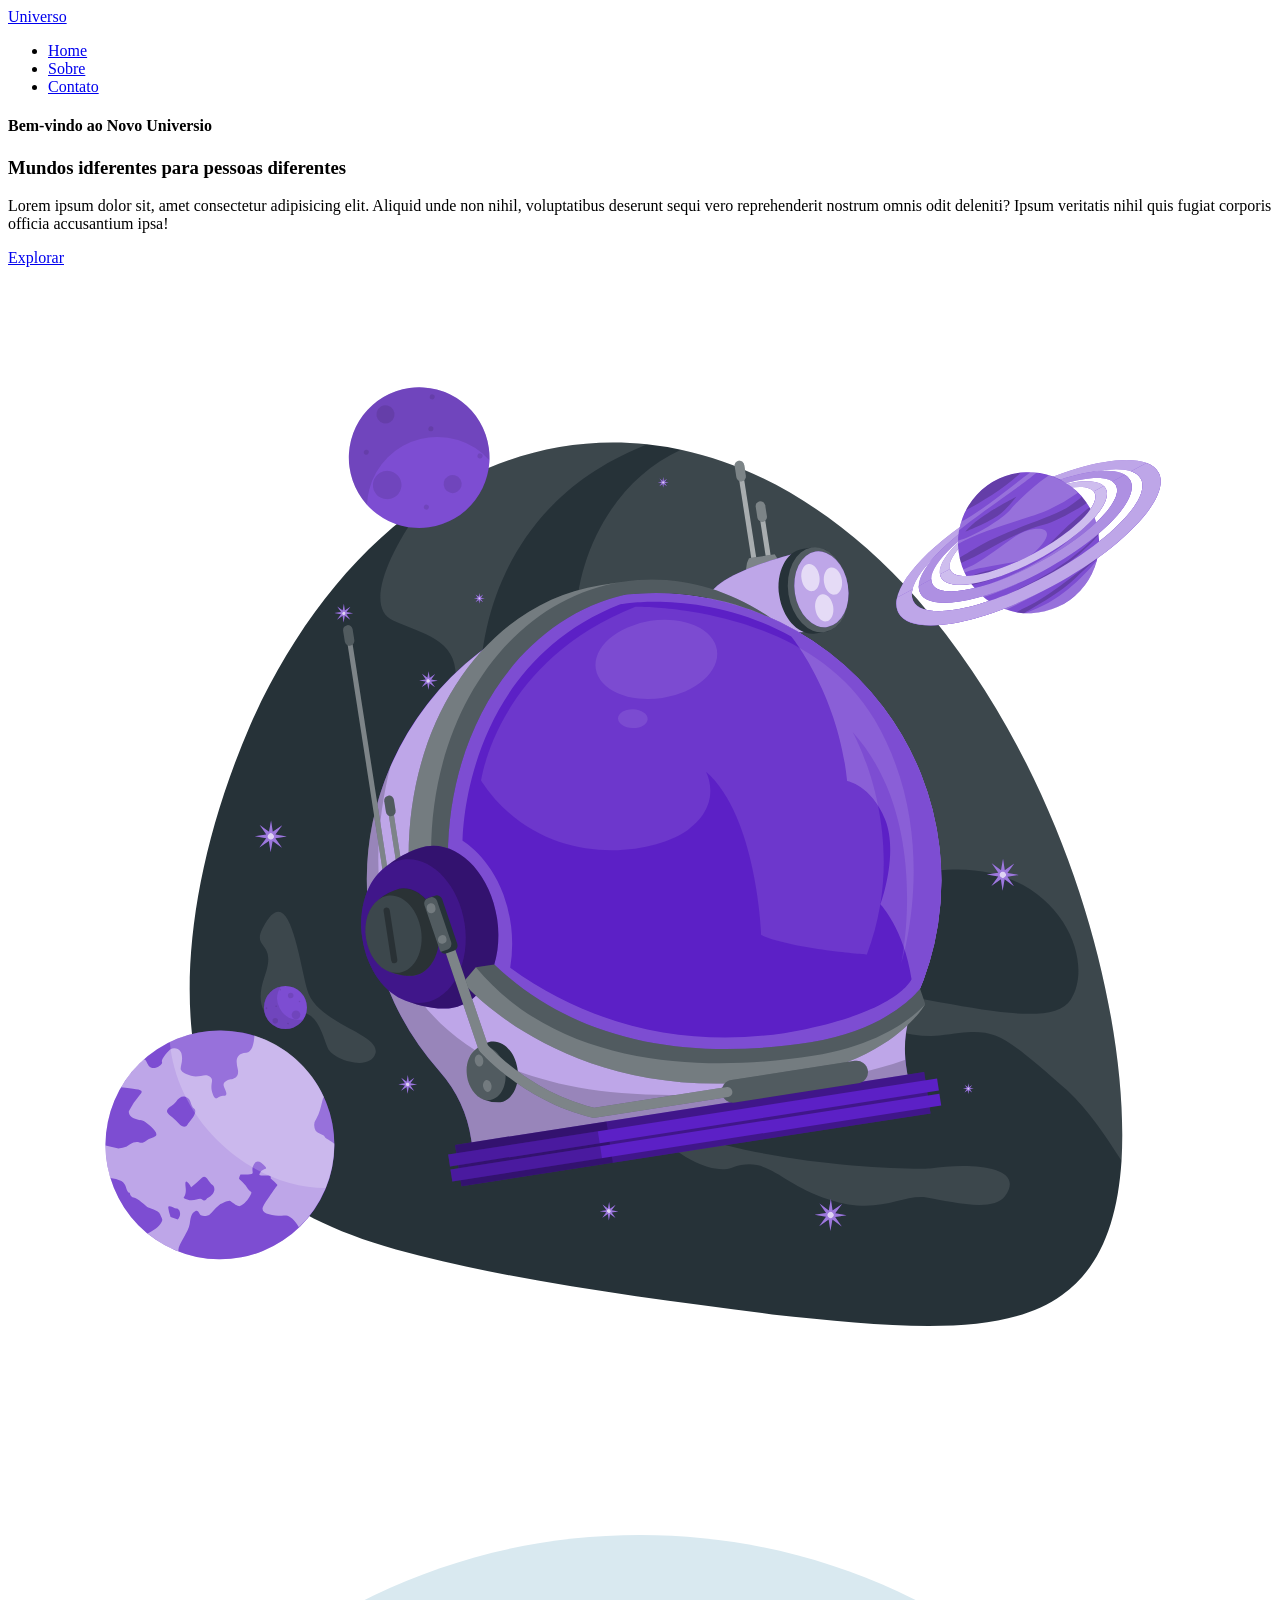
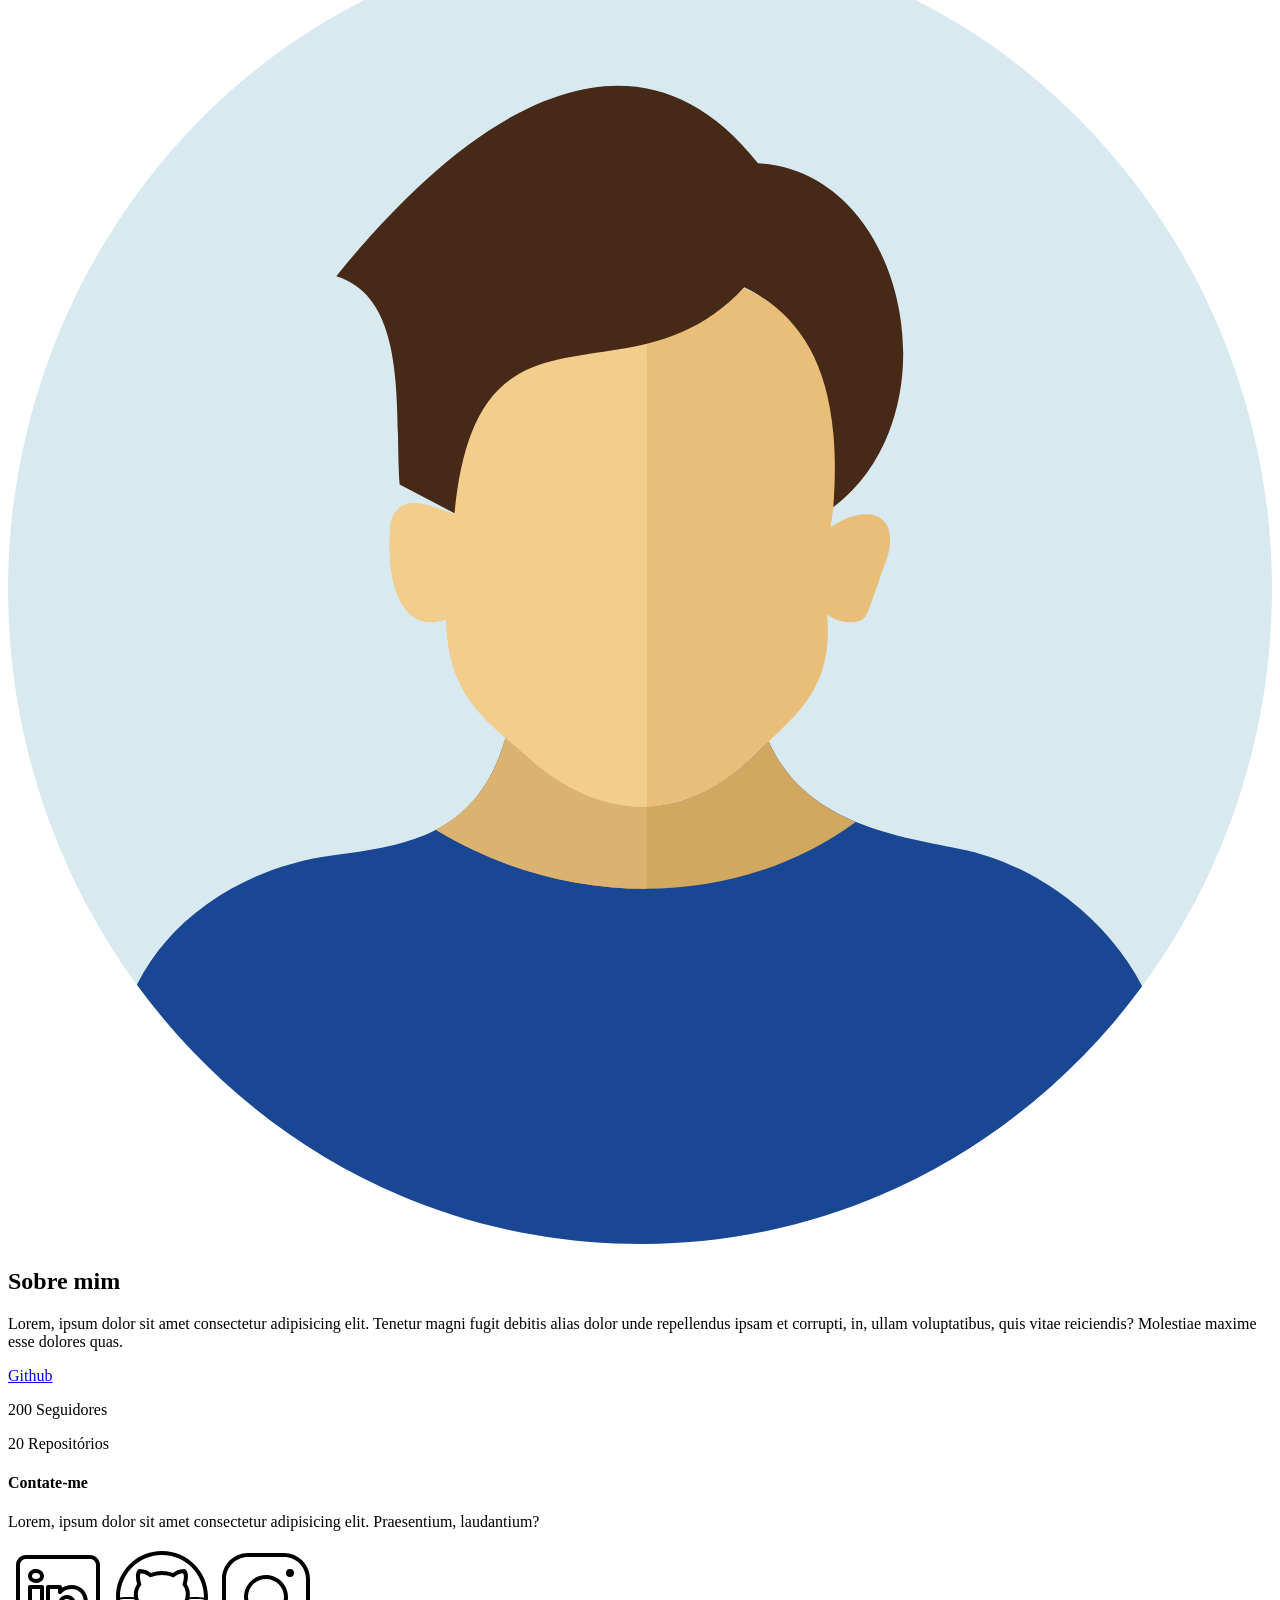
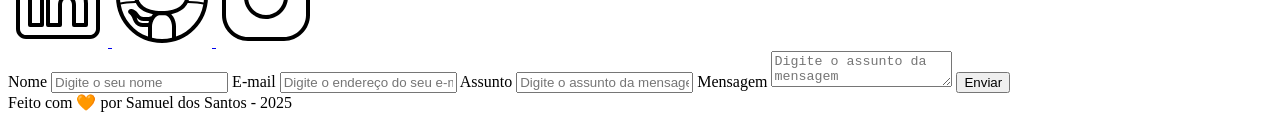
==== index.html @ b5c3d934 ":tada: Commit inicial - Index.html" ====
<!DOCTYPE html>
<html lang="pt-br">
  <head>
    <meta charset="UTF-8" />
    <meta name="viewport" content="width=device-width, initial-scale=1.0" />
    <meta name="description" content="Projeto Portfólio" />
    <meta name="author" content="Samuel dos Santos" />
    <meta name="keywords" content="HTML, CSS, JavaScript" />
    <link rel="icon" type="image/svg" href="./assets/img/favicon.svg" />
    <title>Portfólio do Samuel</title>
  </head>
  <body>
    <!-- Cabeçalho da Página (header) -->
    <header>
      <!-- Div Conteudo do Cabeçalho -->
      <div id="header_content">
        <!-- Titulo do Cabeçalho -->
        <div id="titulo"><a href="#">Universo</a></div>
        <div id="menu">
          <nav>
            <ul>
              <li><a href="#home">Home</a></li>
              <li><a href="#about">Sobre</a></li>
              <li><a href="#contact">Contato</a></li>
            </ul>
          </nav>
        </div>
      </div>
    </header>
    <!-- Seção Principal da Página (main) -->
    <main>
      <section id="home">
        <article id="home_texto">
          <h4>Bem-vindo ao Novo Universio</h4>
          <h1>Mundos idferentes para pessoas diferentes</h1>
          <p>
            Lorem ipsum dolor sit, amet consectetur adipisicing elit. Aliquid
            unde non nihil, voluptatibus deserunt sequi vero reprehenderit
            nostrum omnis odit deleniti? Ipsum veritatis nihil quis fugiat
            corporis officia accusantium ipsa!
          </p>
          <a href="https://github.com/Samuel-1210" target="_blank">
            Explorar
          </a>
        </article>
        <article id="home_imagem">
          <img
            src="./assets/img/astronauta.svg"
            alt="Capacete de Astronauta Animado"
          />
        </article>
      </section>
      <section id="about">
        <img src="./assets/img/user_01.svg" alt="Foto do Perfil do Github" />
        <artcile id="about-texto">
          <h1>Sobre mim</h1>
          <p>
            Lorem, ipsum dolor sit amet consectetur adipisicing elit. Tenetur
            magni fugit debitis alias dolor unde repellendus ipsam et corrupti,
            in, ullam voluptatibus, quis vitae reiciendis? Molestiae maxime esse
            dolores quas.
          </p>
          <div id="about_github">
            <a href="https://github.com/Samuel-1210" target="_blank">
              Github
            </a>
            <p>200 Seguidores</p>
            <p>20 Repositórios</p>
          </div>
        </artcile>
      </section>
      <section id="contact">
        <h4>Contate-me</h4>
        <p>
          Lorem, ipsum dolor sit amet consectetur adipisicing elit. Praesentium,
          laudantium?
        </p>
        <div id="icones_redes_socias">
          <a
            href="https://www.linkedin.com/in/samueldos-santos/"
            target="_blank"
          >
            <img src="./assets/img/linkedin.svg" alt="Logo do LinkedIn" />
          </a>
          <a href="https://www.github.com/Samuel-1210" target="_blank">
            <img src="./assets/img/github.svg" alt="Logo do Github" />
          </a>
          <a
            href="https://www.linkedin.com/in/samueldos-santos/"
            target="_blank"
          >
            <img src="./assets/img/instagram.svg" alt="Logo do Instagram" />
          </a>
        </div>
        <form action="" method="POST">
          <label for="nome">Nome</label>
          <input
            id="text"
            type="text"
            name="nome"
            placeholder="Digite o seu nome"
          />
          <span id="txtNome"></span>
          <label for="email">E-mail</label>
          <input
            id="email"
            type="text"
            name="email"
            placeholder="Digite o endereço do seu e-mail"
          />
          <span id="txtEmail"></span>
          <label for="assunto">Assunto</label>
          <input
            id="assunto"
            type="text"
            name="assunto"
            placeholder="Digite o assunto da mensagem"
          />
          <span id="txtAssunto"></span>
          <label for="mensagem">Mensagem</label>
          <textarea
            id="mensagem"
            name="mensagem"
            placeholder="Digite o assunto da mensagem"
          ></textarea>
          <span id="txtMensagem"></span>
          <button type="submit">Enviar</button>
        </form>
      </section>
    </main>
    <!-- Rodapé da Página (footer) -->
    <footer>Feito com 🧡 por Samuel dos Santos - 2025</footer>
  </body>
</html>
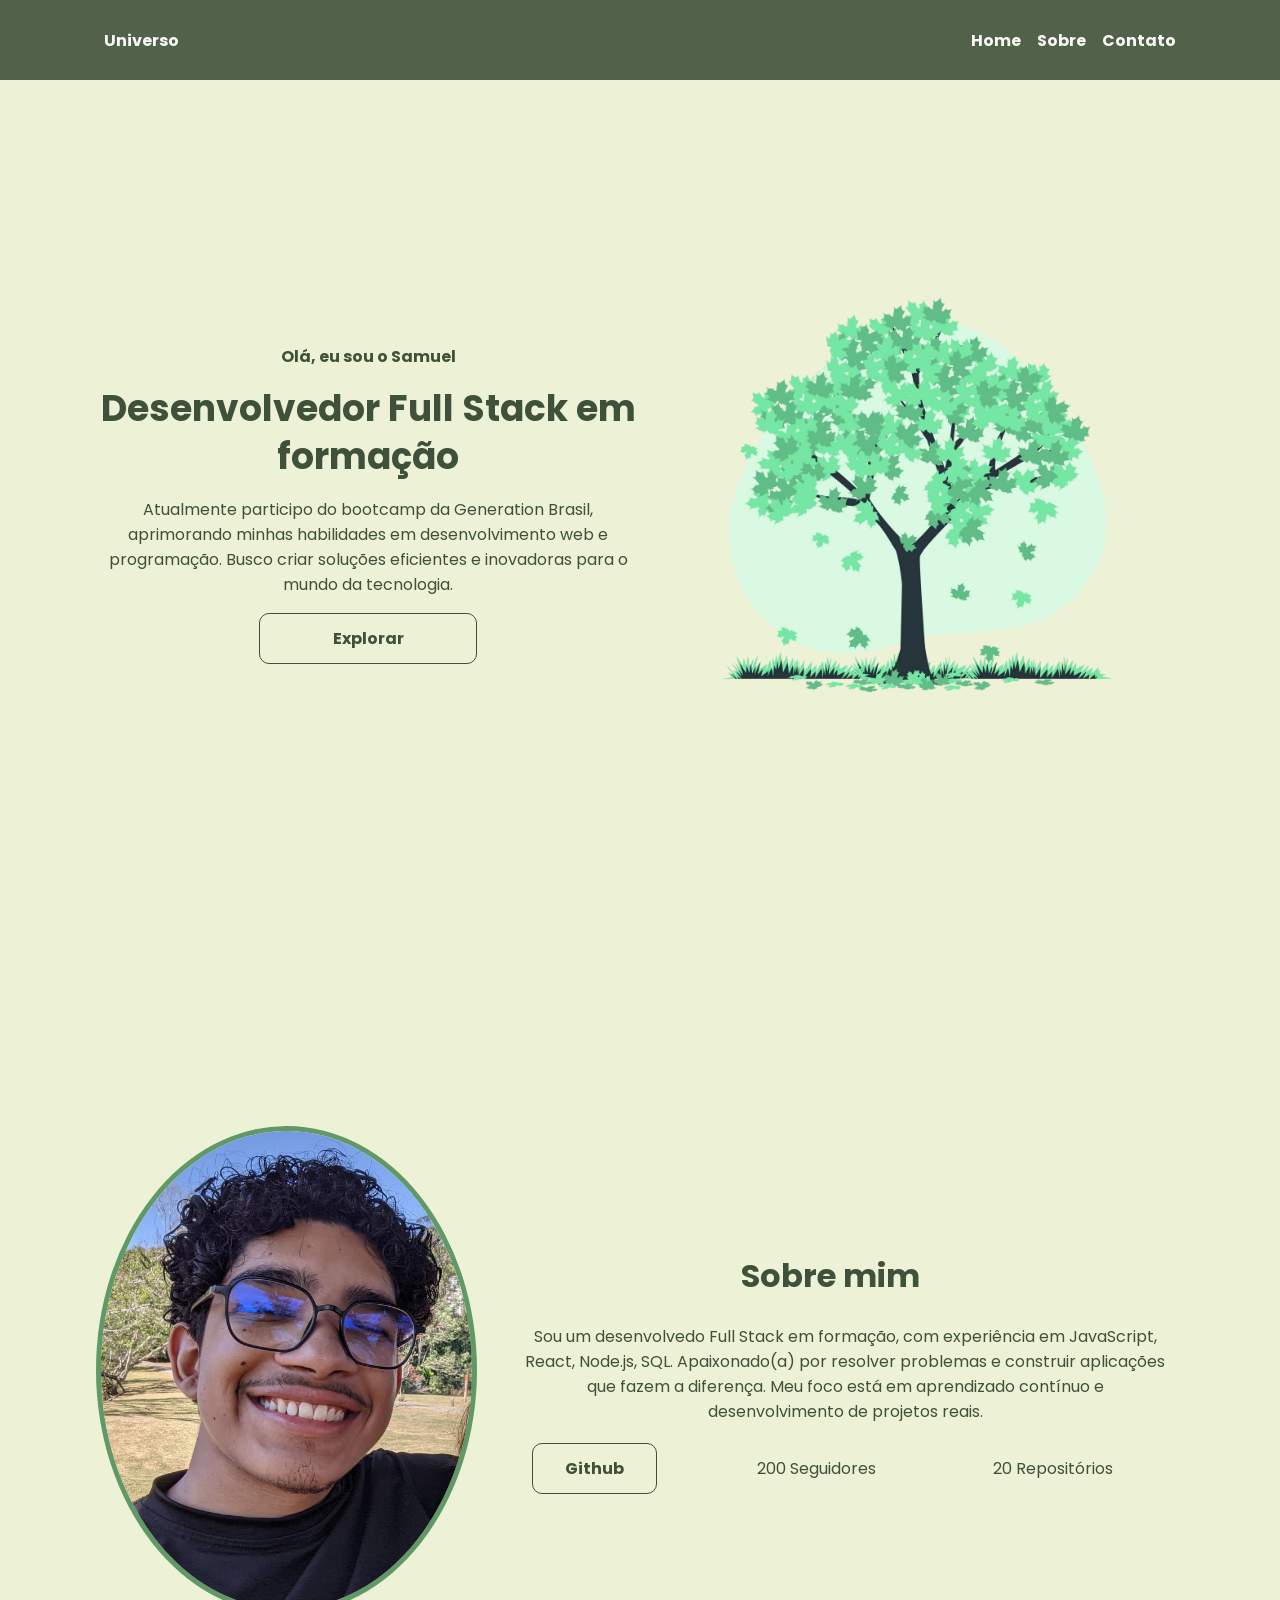
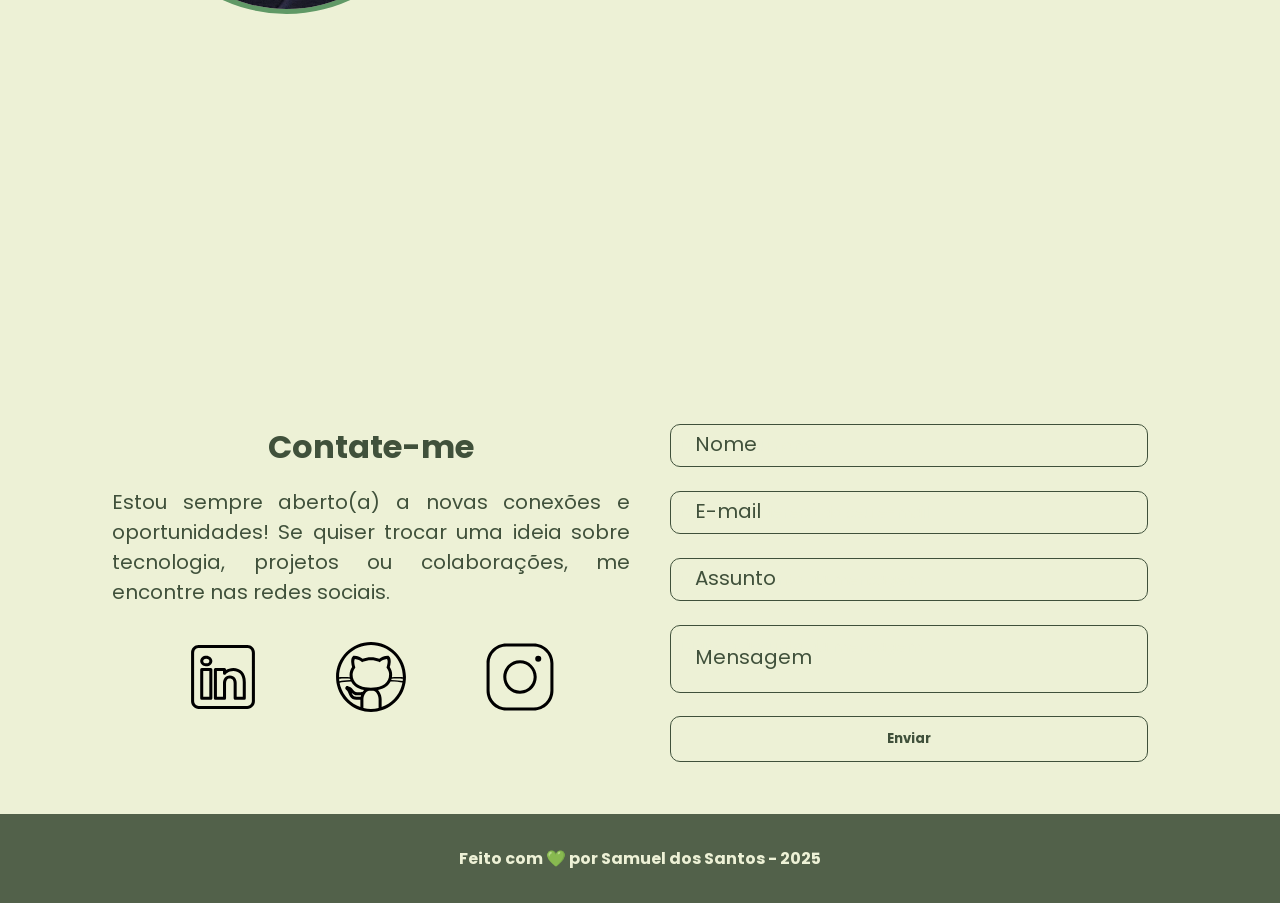
==== commit 4a9ebe72: ":lipstick: Inserir Responsividade e Design" ====
--- a/index.html
+++ b/index.html
@@ -1,25 +1,39 @@
 <!DOCTYPE html>
 <html lang="pt-br">
   <head>
+    <!-- Fontes do Google -->
+    <link rel="preconnect" href="https://fonts.googleapis.com" />
+    <link rel="preconnect" href="https://fonts.gstatic.com" crossorigin />
+
+    <!-- Fonte do Google - Poppins -->
+    <link
+      href="https://fonts.googleapis.com/css2?family=Poppins&display=swap"
+      rel="stylesheet"
+    />
+
     <meta charset="UTF-8" />
     <meta name="viewport" content="width=device-width, initial-scale=1.0" />
     <meta name="description" content="Projeto Portfólio" />
     <meta name="author" content="Samuel dos Santos" />
     <meta name="keywords" content="HTML, CSS, JavaScript" />
     <link rel="icon" type="image/svg" href="./assets/img/favicon.svg" />
+
+    <link rel="stylesheet" href="./assets/css/styles.css" />
+
     <title>Portfólio do Samuel</title>
   </head>
   <body>
     <!-- Cabeçalho da Página (header) -->
-    <header>
+    <header class="flex menu_container">
       <!-- Div Conteudo do Cabeçalho -->
-      <div id="header_content">
+      <div id="header_content" class="menu_content">
         <!-- Titulo do Cabeçalho -->
         <div id="titulo"><a href="#">Universo</a></div>
-        <div id="menu">
+
+        <div id="menu" class="flex">
           <nav>
-            <ul>
-              <li><a href="#home">Home</a></li>
+            <ul class="flex menu_lista">
+              <li><a href="#">Home</a></li>
               <li><a href="#about">Sobre</a></li>
               <li><a href="#contact">Contato</a></li>
             </ul>
@@ -27,108 +41,159 @@
         </div>
       </div>
     </header>
+
     <!-- Seção Principal da Página (main) -->
     <main>
-      <section id="home">
-        <article id="home_texto">
-          <h4>Bem-vindo ao Novo Universio</h4>
-          <h1>Mundos idferentes para pessoas diferentes</h1>
+      <!-- Sessão Home -->
+
+      <section id="home" class="home_container">
+        <!-- Texto Home -->
+        <article id="home_texto" class="home_content">
+          <h4>Olá, eu sou o Samuel</h4>
+          <h1>Desenvolvedor Full Stack em formação</h1>
           <p>
-            Lorem ipsum dolor sit, amet consectetur adipisicing elit. Aliquid
-            unde non nihil, voluptatibus deserunt sequi vero reprehenderit
-            nostrum omnis odit deleniti? Ipsum veritatis nihil quis fugiat
-            corporis officia accusantium ipsa!
+            Atualmente participo do bootcamp da Generation Brasil, aprimorando
+            minhas habilidades em desenvolvimento web e programação. Busco criar
+            soluções eficientes e inovadoras para o mundo da tecnologia.
           </p>
-          <a href="https://github.com/Samuel-1210" target="_blank">
+
+          <a
+            href="https://github.com/Samuel-1210"
+            target="_blank"
+            class="botao"
+          >
             Explorar
           </a>
         </article>
-        <article id="home_imagem">
+
+        <article id="home_imagem" class="home_content">
           <img
-            src="./assets/img/astronauta.svg"
+            class="home_content_img"
+            src="./assets/img/arvore.png"
             alt="Capacete de Astronauta Animado"
           />
         </article>
       </section>
-      <section id="about">
-        <img src="./assets/img/user_01.svg" alt="Foto do Perfil do Github" />
-        <artcile id="about-texto">
-          <h1>Sobre mim</h1>
+
+      <section id="about" class="about_container">
+        <img src="./assets/img/Samuel.jpeg" alt="Foto do Perfil do Github" />
+
+        <article id="about-texto" class="about-texto">
+          <h2>Sobre mim</h2>
           <p>
-            Lorem, ipsum dolor sit amet consectetur adipisicing elit. Tenetur
-            magni fugit debitis alias dolor unde repellendus ipsam et corrupti,
-            in, ullam voluptatibus, quis vitae reiciendis? Molestiae maxime esse
-            dolores quas.
+            Sou um desenvolvedo Full Stack em formação, com experiência em
+            JavaScript, React, Node.js, SQL. Apaixonado(a) por resolver
+            problemas e construir aplicações que fazem a diferença. Meu foco
+            está em aprendizado contínuo e desenvolvimento de projetos reais.
           </p>
-          <div id="about_github">
-            <a href="https://github.com/Samuel-1210" target="_blank">
+          <div id="about_github" class="flex about_github">
+            <a
+              href="https://github.com/Samuel-1210"
+              target="_blank"
+              class="botao"
+            >
               Github
             </a>
             <p>200 Seguidores</p>
             <p>20 Repositórios</p>
           </div>
-        </artcile>
+        </article>
       </section>
-      <section id="contact">
-        <h4>Contate-me</h4>
-        <p>
-          Lorem, ipsum dolor sit amet consectetur adipisicing elit. Praesentium,
-          laudantium?
-        </p>
-        <div id="icones_redes_socias">
-          <a
-            href="https://www.linkedin.com/in/samueldos-santos/"
-            target="_blank"
-          >
-            <img src="./assets/img/linkedin.svg" alt="Logo do LinkedIn" />
-          </a>
-          <a href="https://www.github.com/Samuel-1210" target="_blank">
-            <img src="./assets/img/github.svg" alt="Logo do Github" />
-          </a>
-          <a
-            href="https://www.linkedin.com/in/samueldos-santos/"
-            target="_blank"
-          >
-            <img src="./assets/img/instagram.svg" alt="Logo do Instagram" />
-          </a>
-        </div>
+
+      <section id="contact" class="contato_container">
+        <article id="redes_sociais" class="contato_content">
+          <h4>Contate-me</h4>
+          <p>
+            Estou sempre aberto(a) a novas conexões e oportunidades! Se quiser
+            trocar uma ideia sobre tecnologia, projetos ou colaborações, me
+            encontre nas redes sociais.
+          </p>
+
+          <div id="icones_redes_socias" class="social_container">
+            <a
+              href="https://www.linkedin.com/in/samueldos-santos/"
+              target="_blank"
+            >
+              <img
+                src="./assets/img/linkedin.svg"
+                alt="Logo do LinkedIn"
+                class="social_icon"
+              />
+            </a>
+            <a href="https://www.github.com/Samuel-1210" target="_blank">
+              <img
+                src="./assets/img/github.svg"
+                alt="Logo do Github"
+                class="social_icon"
+              />
+            </a>
+            <a
+              href="https://www.linkedin.com/in/samueldos-santos/"
+              target="_blank"
+            >
+              <img
+                src="./assets/img/instagram.svg"
+                alt="Logo do Instagram"
+                class="social_icon"
+              />
+            </a>
+          </div>
+        </article>
+
         <form action="" method="POST">
-          <label for="nome">Nome</label>
-          <input
-            id="text"
-            type="text"
-            name="nome"
-            placeholder="Digite o seu nome"
-          />
-          <span id="txtNome"></span>
-          <label for="email">E-mail</label>
-          <input
-            id="email"
-            type="text"
-            name="email"
-            placeholder="Digite o endereço do seu e-mail"
-          />
-          <span id="txtEmail"></span>
-          <label for="assunto">Assunto</label>
-          <input
-            id="assunto"
-            type="text"
-            name="assunto"
-            placeholder="Digite o assunto da mensagem"
-          />
-          <span id="txtAssunto"></span>
-          <label for="mensagem">Mensagem</label>
-          <textarea
-            id="mensagem"
-            name="mensagem"
-            placeholder="Digite o assunto da mensagem"
-          ></textarea>
-          <span id="txtMensagem"></span>
-          <button type="submit">Enviar</button>
+          <div class="grupo-form">
+            <input
+              id="text"
+              type="text"
+              name="nome"
+              placeholder="Digite o seu nome"
+              required
+            />
+            <label for="nome" class="label-place">Nome</label>
+            <span id="txtNome"></span>
+          </div>
+
+          <div class="grupo-form">
+            <input
+              id="email"
+              type="text"
+              name="email"
+              placeholder="Digite o endereço do seu e-mail"
+              required
+            />
+            <label for="email" class="label-place">E-mail</label>
+            <span id="txtEmail"></span>
+          </div>
+
+          <div class="grupo-form">
+            <input
+              id="assunto"
+              type="text"
+              name="assunto"
+              placeholder="Digite o assunto da mensagem"
+              required
+            />
+            <label for="assunto" class="label-place">Assunto</label>
+            <span id="txtAssunto"></span>
+          </div>
+
+          <div class="grupo-form">
+            <textarea
+              id="mensagem"
+              name="mensagem"
+              placeholder="Digite o assunto da mensagem"
+              required
+            ></textarea>
+            <label for="mensagem" class="label-place">Mensagem</label>
+            <span id="txtMensagem"></span>
+          </div>
+          <button type="submit" class="botao">Enviar</button>
         </form>
       </section>
     </main>
     <!-- Rodapé da Página (footer) -->
-    <footer>Feito com 🧡 por Samuel dos Santos - 2025</footer>
+    <footer class="flex footer_content">
+      Feito com 💚 por Samuel dos Santos - 2025
+    </footer>
   </body>
 </html>
--- a/assets/css/styles.css
+++ b/assets/css/styles.css
@@ -0,0 +1,627 @@
+* {
+  margin: 0;
+  padding: 0;
+  box-sizing: border-box;
+  text-decoration: none;
+  outline: none;
+  font-weight: 400;
+  font-family: "Poppins", sans-serif;
+}
+
+:root {
+  --purple-200: #9a7bd1;
+  --purple-500: #6b36c8;
+  --purple-800: #441f88;
+
+  --gray-200: #cccccc;
+  --gray-400: #505861;
+
+  --black-800: #171717;
+
+  --white: #f9f9f9;
+
+  --sage: #edf1d6;
+  --green: #9dc08b;
+  --nature: #609966;
+  --greenbold: rgb(64, 81, 59);
+}
+
+html {
+  width: 100%;
+  height: 100vh;
+  scroll-behavior: smooth;
+}
+
+body {
+  background: var(--sage);
+  color: var(--greenbold);
+  -webkit-font-smoothing: antialiased;
+  -moz-osx-font-smoothing: grayscale;
+}
+
+button,
+a {
+  cursor: pointer;
+}
+
+.botao {
+  text-align: center;
+  padding: 12px 32px;
+  background: none;
+  border: 1px solid var(--greenbold);
+  color: var(--greenbold);
+  border-radius: 10px;
+  font-weight: 700;
+}
+
+.botao:hover {
+  background-color: var(--greenbold);
+  color: var(--white);
+}
+
+.flex {
+  display: flex;
+  justify-content: center;
+  align-items: center;
+}
+
+.menu_container {
+  height: 80px;
+  position: sticky;
+  top: 0;
+  width: 100%;
+  background-color: var(--greenbold);
+  border-bottom: 1px solid var(--nature-500);
+  filter: opacity(0.9);
+}
+
+.menu_container a {
+  font-size: 16px;
+  color: var(--white);
+  font-weight: bold;
+}
+
+.menu_container a:hover {
+  color: var(--green);
+}
+
+.menu_content {
+  max-width: 1120px;
+  padding: 0 24px;
+  width: 100%;
+  display: flex;
+  justify-content: space-between;
+}
+
+.menu_lista {
+  list-style: none;
+  text-align: center;
+}
+
+.menu_lista li {
+  margin: 0 0 0 16px;
+}
+
+/* */
+
+.home_container {
+  max-width: 1120px;
+  margin: 16px auto;
+  padding: 0 16px;
+  height: calc(100vh - 100px);
+  display: flex;
+  justify-content: center;
+  align-items: center;
+}
+
+.home_container p,
+h1,
+h4 {
+  text-align: center;
+  font-size: 1rem;
+}
+
+.home_container h4 {
+  font-weight: bold;
+  margin: 16px 0;
+}
+
+.home_container h1 {
+  font-size: 2.25rem;
+  line-height: 3rem;
+  font-weight: bold;
+}
+
+.home_container p {
+  margin: 1rem 0;
+}
+
+.home_container .botao {
+  width: 40%;
+}
+
+.home_content_img {
+  display: flex;
+  width: 75%;
+}
+
+.home_content {
+  width: 50vw;
+  display: flex;
+  justify-content: center;
+  align-items: center;
+  flex-direction: column;
+}
+
+.about_container {
+  max-width: 1120px;
+  margin: 24px auto;
+  padding: 0 1rem;
+  height: 100vh;
+  display: flex;
+  justify-content: center;
+  align-items: center;
+}
+
+.about_container img {
+  display: flex;
+  width: 35%;
+  border: 5px solid var(--nature);
+  border-radius: 50%;
+}
+
+.about_container p,
+h1 {
+  text-align: center;
+  font-size: 1rem;
+}
+.about_container h1 {
+  font-size: 2.25rem;
+  line-height: 3rem;
+}
+
+.about_container h2 {
+  font-size: 2rem;
+  text-align: center;
+  line-height: 4rem;
+  font-weight: bold;
+}
+
+.about_github {
+  justify-content: space-evenly;
+}
+
+.about-texto p {
+  margin-left: 30px;
+  padding: 1rem;
+}
+
+/* Estilização da seção contact */
+
+.contato_container {
+  display: grid;
+  grid-template-columns: 1fr 1fr;
+  justify-content: center;
+  align-items: center;
+  gap: 1.25rem;
+  max-width: 1120px;
+  margin: 4rem auto 2rem;
+  padding: 0 2rem;
+}
+
+.contato_container h4 {
+  margin: 1rem 0;
+  font-size: 2rem;
+  font-weight: 700;
+}
+
+.contato_content {
+  flex-direction: column;
+  margin: 4rem 0 0 0;
+  font-size: 1.25rem;
+}
+
+.contato_content p {
+  display: block;
+  text-align: justify;
+}
+
+/* Estilização redes sociais */
+
+.social_container {
+  display: flex;
+  justify-content: space-evenly;
+  margin: 2rem 0 0 0;
+}
+
+.social_icon {
+  width: 4.75rem;
+  height: 4.75rem;
+}
+
+.social_icon:hover {
+  filter: brightness(0) saturate(100%) invert(28%) sepia(15%) saturate(762%)
+    hue-rotate(61deg) brightness(95%) contrast(88%);
+}
+
+/* Estilização da seção form */
+
+form {
+  display: flex;
+  flex-direction: column;
+  margin: 7rem 0 0 0;
+  padding: 1.25rem;
+  border: none;
+}
+
+form label {
+  font-size: 1.25rem;
+  text-align: left;
+}
+
+.label-place {
+  color: var(--greenbold);
+  padding: 0 5px;
+  position: absolute;
+  transform: translateY(-35%);
+  top: 35%;
+  left: 1em;
+  pointer-events: none;
+  transition: 0.3s;
+}
+
+input:focus ~ label,
+input:valid ~ label,
+textarea:focus ~ label,
+textarea:valid ~ label {
+  top: -2.5px;
+  background-color: var(--sage);
+}
+
+input:-webkit-autofill,
+input:-webkit-autofill:hover,
+input:-webkit-autofill:focus,
+input:-webkit-autofill:active {
+  -webkit-box-shadow: 0 0 0 30px var(--sage) inset !important;
+}
+
+input:-webkit-autofill {
+  -webkit-text-fill-color: var(--greenbold) !important;
+}
+
+.grupo-form {
+  position: relative;
+}
+
+::placeholder {
+  color: var(--sage);
+}
+
+form #text,
+#email,
+#assunto,
+#mensagem {
+  background: var(--sage);
+  border: 1px solid var(--greenbold);
+  border-radius: 10px;
+  color: var(--greenbold);
+}
+
+form input,
+textarea {
+  width: 100%;
+  margin: 0.5rem 0 1rem;
+  padding: 0.5rem;
+  border-radius: 20px;
+  border: none;
+  font-size: 1rem;
+  background-color: transparent;
+}
+
+textarea {
+  resize: none;
+}
+
+form span {
+  margin-bottom: 0.5rem;
+  margin-left: 0.75rem;
+  font-size: 0.75rem;
+  line-height: 1.25rem;
+  color: red;
+}
+.footer_content {
+  margin: 0;
+  padding: 32px;
+  background-color: var(--greenbold);
+  color: var(--sage);
+  filter: opacity(0.9);
+  font-weight: bold;
+  text-align: center;
+}
+
+/* Modo Responsivo */
+
+/* Smartphone - Teças até 480px */
+
+@media screen and (max-width: 480px) {
+  body {
+    display: flex;
+    flex-direction: column;
+    min-height: 100vh;
+  }
+
+  main {
+    display: flex;
+    flex: 1;
+    flex-direction: column;
+  }
+
+  footer {
+    margin-top: auto;
+  }
+
+  /* Ajustes no Menu */
+  .menu_container {
+    height: auto;
+    padding: 1rem 0;
+  }
+
+  .menu_content {
+    justify-content: center;
+    max-width: 100%;
+  }
+
+  #titulo a {
+    font-size: 1.75;
+  }
+
+  .menu_lista {
+    display: none;
+  }
+
+  /* Ajustes na seção home */
+  .home_container {
+    flex-direction: column-reverse;
+    width: 100%;
+    height: auto;
+    margin-top: 2rem;
+  }
+
+  .home_content {
+    width: 100%;
+  }
+
+  .home_content h1 {
+    font-size: 1.75rem;
+    line-height: 2.25rem;
+  }
+
+  .home_content .botao {
+    width: 80;
+  }
+  .home_content img {
+    width: 80%;
+  }
+
+  #home_imagem {
+    margin-bottom: 0;
+  }
+
+  .about_container {
+    flex-direction: column;
+    width: 100%;
+    height: auto;
+    margin-top: 3rem;
+  }
+
+  .about_container img {
+    width: 70%;
+  }
+  .about_container h1 {
+    font-size: 1.75rem;
+    line-height: 2.25rem;
+  }
+
+  .about_github {
+    flex-direction: column;
+    gap: 0.5rem;
+  }
+
+  .about_github p {
+    display: none;
+  }
+
+  .about_github .botao {
+    width: 80%;
+  }
+
+  /* Ajustes Contato */
+  .contato_container {
+    grid-template-columns: 1fr;
+    width: 100%;
+    height: auto;
+    margin-top: 2rem;
+    padding: 0 1 rem;
+  }
+
+  .contato_content {
+    width: 100%;
+  }
+
+  .contato_content h4 {
+    font-size: 1.75rem;
+    line-height: 2.25rem;
+  }
+
+  .contato_content p4 {
+    margin: 1rem;
+  }
+
+  /* ajustes na seção redes sociais */
+  .social_container {
+    justify-content: center;
+    width: 100%;
+  }
+
+  .social_icon {
+    width: 4rem;
+    height: 4rem;
+  }
+
+  form {
+    margin: 1rem 0 0 0;
+    padding: 1rem;
+  }
+}
+
+@media screen and (max-width: 960px) {
+  body {
+    display: flex;
+    flex-direction: column;
+    min-height: 100vh;
+  }
+
+  main {
+    display: flex;
+    flex: 1;
+    flex-direction: column;
+  }
+
+  footer {
+    margin-top: auto;
+  }
+
+  /* Ajustes no Menu */
+  .menu_container {
+    height: auto;
+    padding: 1rem 0;
+  }
+
+  .menu_content {
+    justify-content: center;
+    max-width: 100%;
+  }
+
+  #titulo a {
+    font-size: 1.75;
+  }
+
+  .menu_lista {
+    display: none;
+  }
+
+  /* Ajustes na seção home */
+  .home_container {
+    flex-direction: column-reverse;
+    width: 100%;
+    height: auto;
+    margin-top: 2rem;
+  }
+
+  .home_content {
+    width: 100%;
+  }
+
+  .home_content h1 {
+    font-size: 1.75rem;
+    line-height: 2.25rem;
+  }
+
+  .home_content .botao {
+    width: 80;
+  }
+  .home_content img {
+    width: 80%;
+  }
+
+  #home_imagem {
+    margin-bottom: 0;
+  }
+
+  .about_container {
+    flex-direction: column;
+    width: 100%;
+    height: auto;
+    margin-top: 3rem;
+  }
+
+  .about_container img {
+    width: 70%;
+  }
+  .about_container h1 {
+    font-size: 1.75rem;
+    line-height: 2.25rem;
+  }
+
+  .about_github {
+    flex-direction: column;
+    gap: 0.5rem;
+  }
+
+  .about_github p {
+    display: none;
+  }
+
+  .about_github .botao {
+    width: 80%;
+  }
+
+  /* Ajustes Contato */
+  .contato_container {
+    grid-template-columns: 1fr;
+    width: 100%;
+    height: auto;
+    margin-top: 2rem;
+    padding: 0 1 rem;
+  }
+
+  .contato_content {
+    width: 100%;
+  }
+
+  .contato_content h4 {
+    font-size: 1.75rem;
+    line-height: 2.25rem;
+  }
+
+  .contato_content p4 {
+    margin: 1rem;
+  }
+
+  /* ajustes na seção redes sociais */
+  .social_container {
+    justify-content: center;
+    gap: 1.5rem;
+    width: 100%;
+  }
+
+  .social_icon {
+    width: 4rem;
+    height: 4rem;
+  }
+
+  form {
+    margin: 1rem 0 0 0;
+    padding: 1rem;
+  }
+}
+
+#home_sucess {
+  height: calc(100vh - 12.55rem);
+  max-width: 1120px;
+  margin: 1rem auto;
+  padding: 0 1rem;
+  width: 50vw;
+  flex-direction: column;
+}
+
+#home_sucess h1 {
+  font-size: 2rem;
+  font-weight: bold;
+}
+
+#home_sucess h4 {
+  font-size: 1.2rem;
+  font-weight: bold;
+  padding: 2rem;
+}
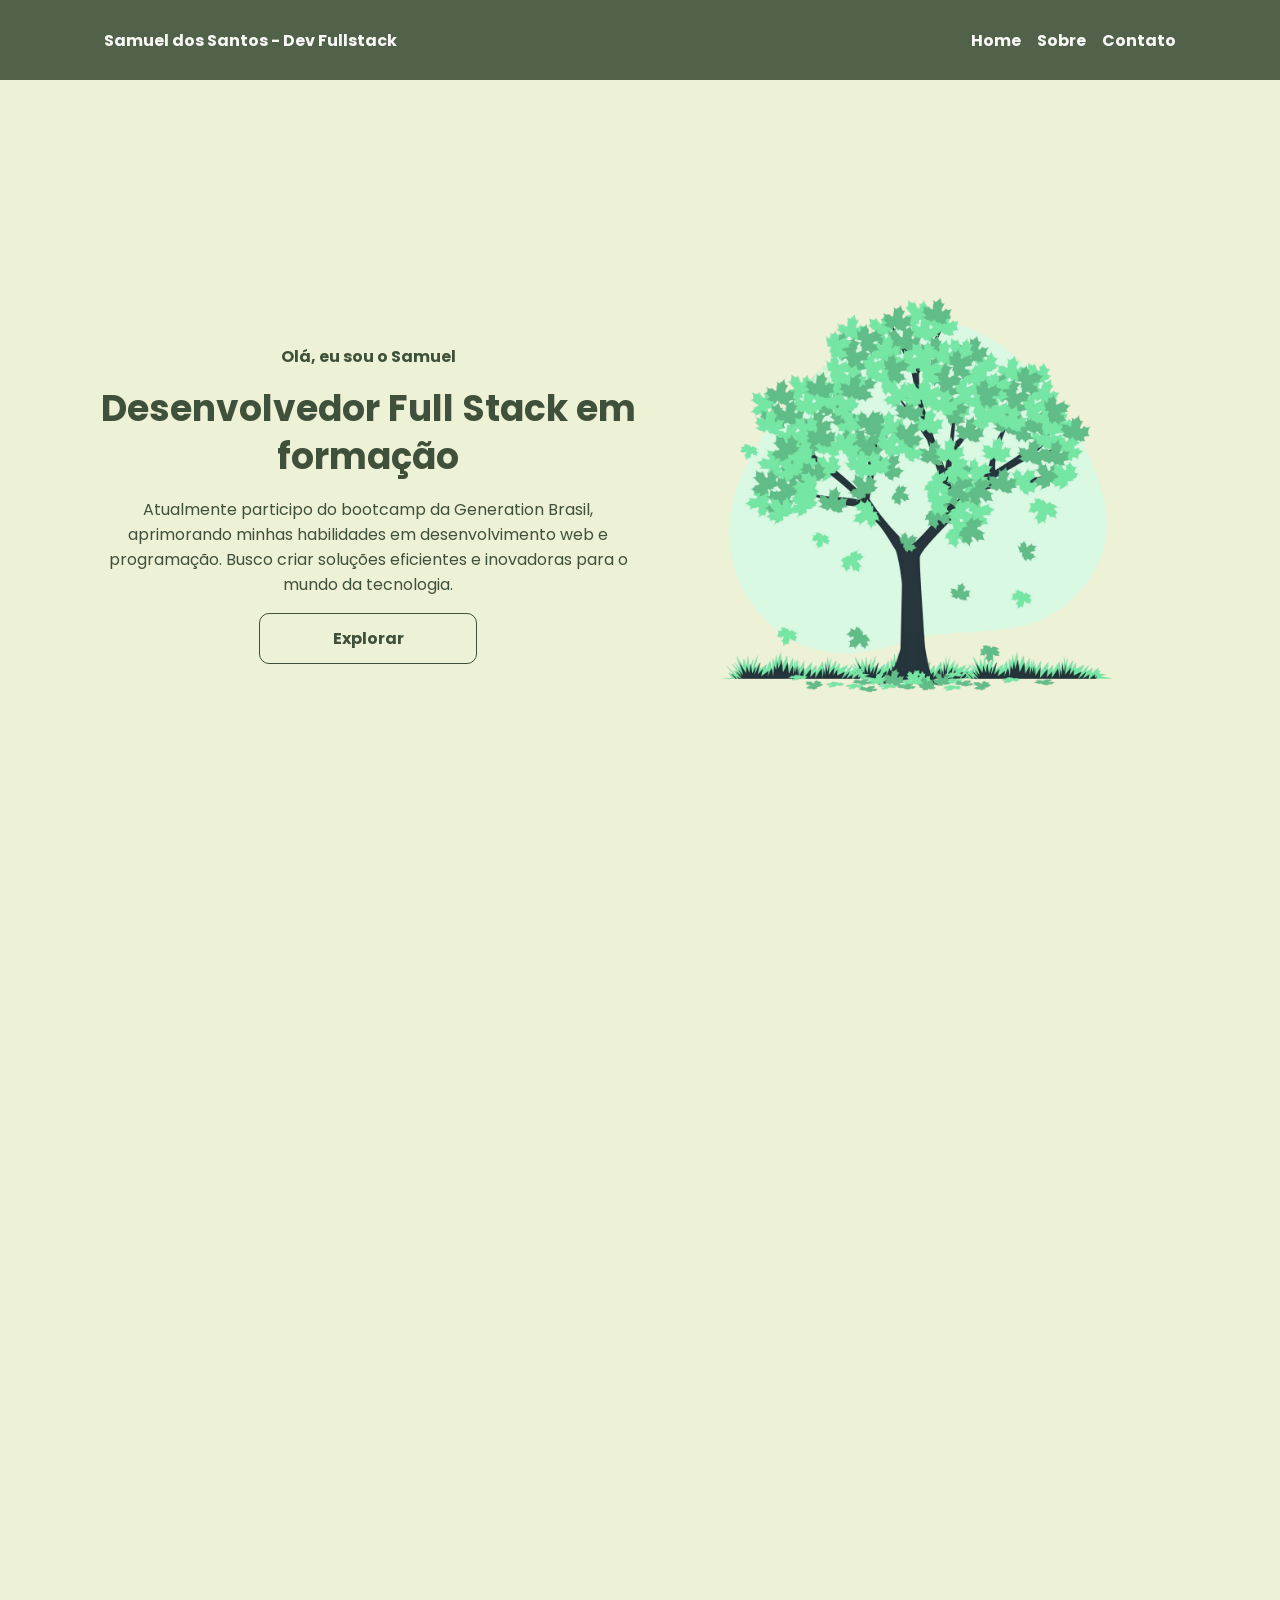
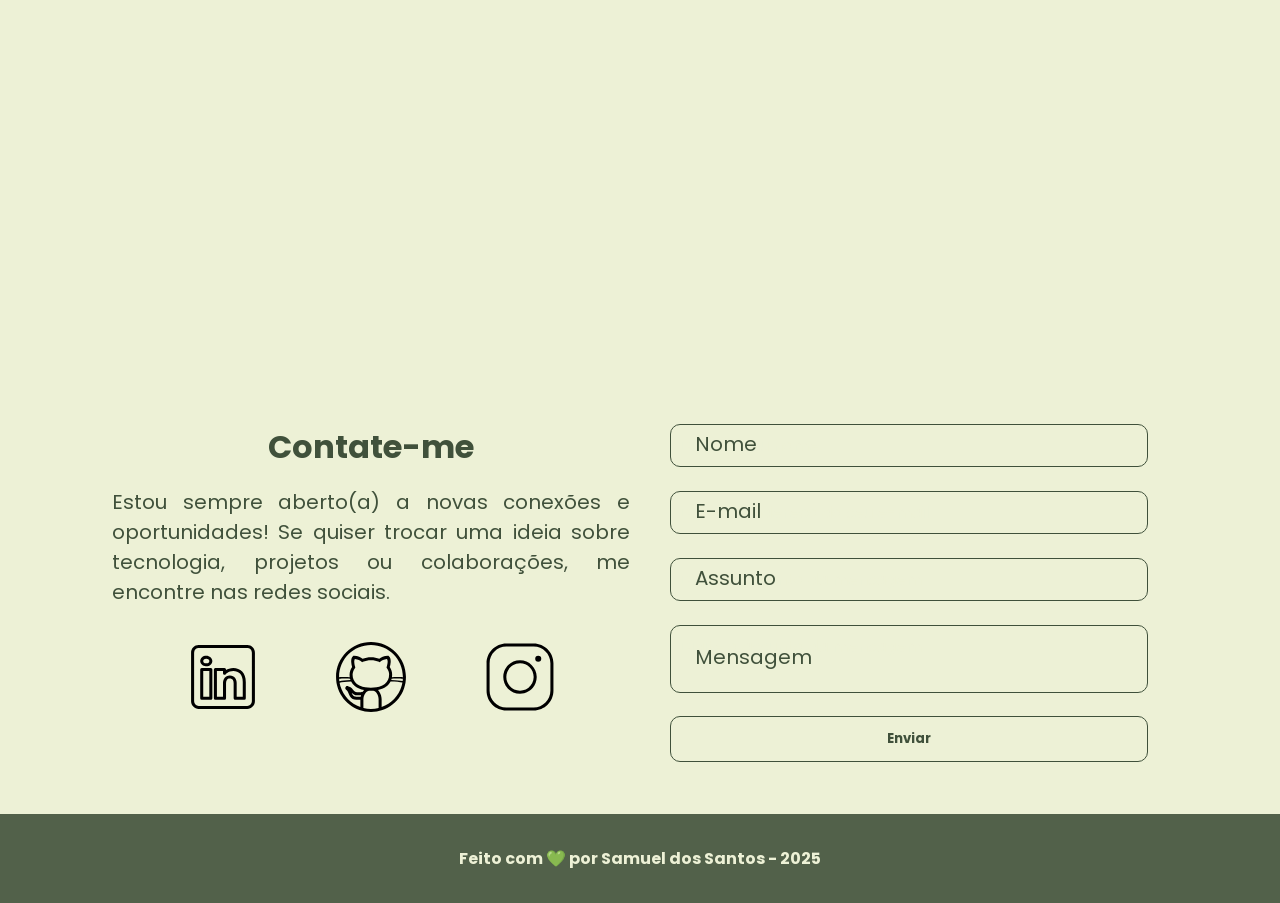
==== commit 87ad62f6: ":rocket: Preparar para deploy e formulário funcionando" ====
--- a/index.html
+++ b/index.html
@@ -28,7 +28,9 @@
       <!-- Div Conteudo do Cabeçalho -->
       <div id="header_content" class="menu_content">
         <!-- Titulo do Cabeçalho -->
-        <div id="titulo"><a href="#">Universo</a></div>
+        <div id="titulo">
+          <a href="#">Samuel dos Santos - Dev Fullstack </a>
+        </div>
 
         <div id="menu" class="flex">
           <nav>
@@ -75,30 +77,7 @@
         </article>
       </section>
 
-      <section id="about" class="about_container">
-        <img src="./assets/img/Samuel.jpeg" alt="Foto do Perfil do Github" />
-
-        <article id="about-texto" class="about-texto">
-          <h2>Sobre mim</h2>
-          <p>
-            Sou um desenvolvedo Full Stack em formação, com experiência em
-            JavaScript, React, Node.js, SQL. Apaixonado(a) por resolver
-            problemas e construir aplicações que fazem a diferença. Meu foco
-            está em aprendizado contínuo e desenvolvimento de projetos reais.
-          </p>
-          <div id="about_github" class="flex about_github">
-            <a
-              href="https://github.com/Samuel-1210"
-              target="_blank"
-              class="botao"
-            >
-              Github
-            </a>
-            <p>200 Seguidores</p>
-            <p>20 Repositórios</p>
-          </div>
-        </article>
-      </section>
+      <section id="about" class="about_container"></section>
 
       <section id="contact" class="contato_container">
         <article id="redes_sociais" class="contato_content">
@@ -140,10 +119,20 @@
           </div>
         </article>
 
-        <form action="" method="POST">
+        <form
+          action="https://formsubmit.co/89a5fd70c67fdb4d6089295d14a34eb8"
+          method="POST"
+          id="formulario"
+        >
+          <input
+            type="hidden"
+            name="_next"
+            value="http://127.0.0.1:5500/success.html"
+          />
+          <input type="hidden" name="_captcha" value="" false />
           <div class="grupo-form">
             <input
-              id="text"
+              id="nome"
               type="text"
               name="nome"
               placeholder="Digite o seu nome"
@@ -195,5 +184,7 @@
     <footer class="flex footer_content">
       Feito com 💚 por Samuel dos Santos - 2025
     </footer>
+
+    <script src="./assets/js/script.js"></script>
   </body>
 </html>
--- a/assets/css/styles.css
+++ b/assets/css/styles.css
@@ -9,9 +9,9 @@
 }
 
 :root {
-  --purple-200: #9a7bd1;
+  /* --purple-200: #9a7bd1;
   --purple-500: #6b36c8;
-  --purple-800: #441f88;
+  --purple-800: #441f88; */
 
   --gray-200: #cccccc;
   --gray-400: #505861;
@@ -44,7 +44,8 @@
   cursor: pointer;
 }
 
-.botao {
+.botao,
+.botao:visited {
   text-align: center;
   padding: 12px 32px;
   background: none;
@@ -275,6 +276,7 @@
 textarea:focus ~ label,
 textarea:valid ~ label {
   top: -2.5px;
+  margin-left: 16em;
   background-color: var(--sage);
 }
 
@@ -297,7 +299,7 @@
   color: var(--sage);
 }
 
-form #text,
+form #nome,
 #email,
 #assunto,
 #mensagem {
@@ -607,7 +609,7 @@
 }
 
 #home_sucess {
-  height: calc(100vh - 12.55rem);
+  height: calc(100vh - 180px);
   max-width: 1120px;
   margin: 1rem auto;
   padding: 0 1rem;
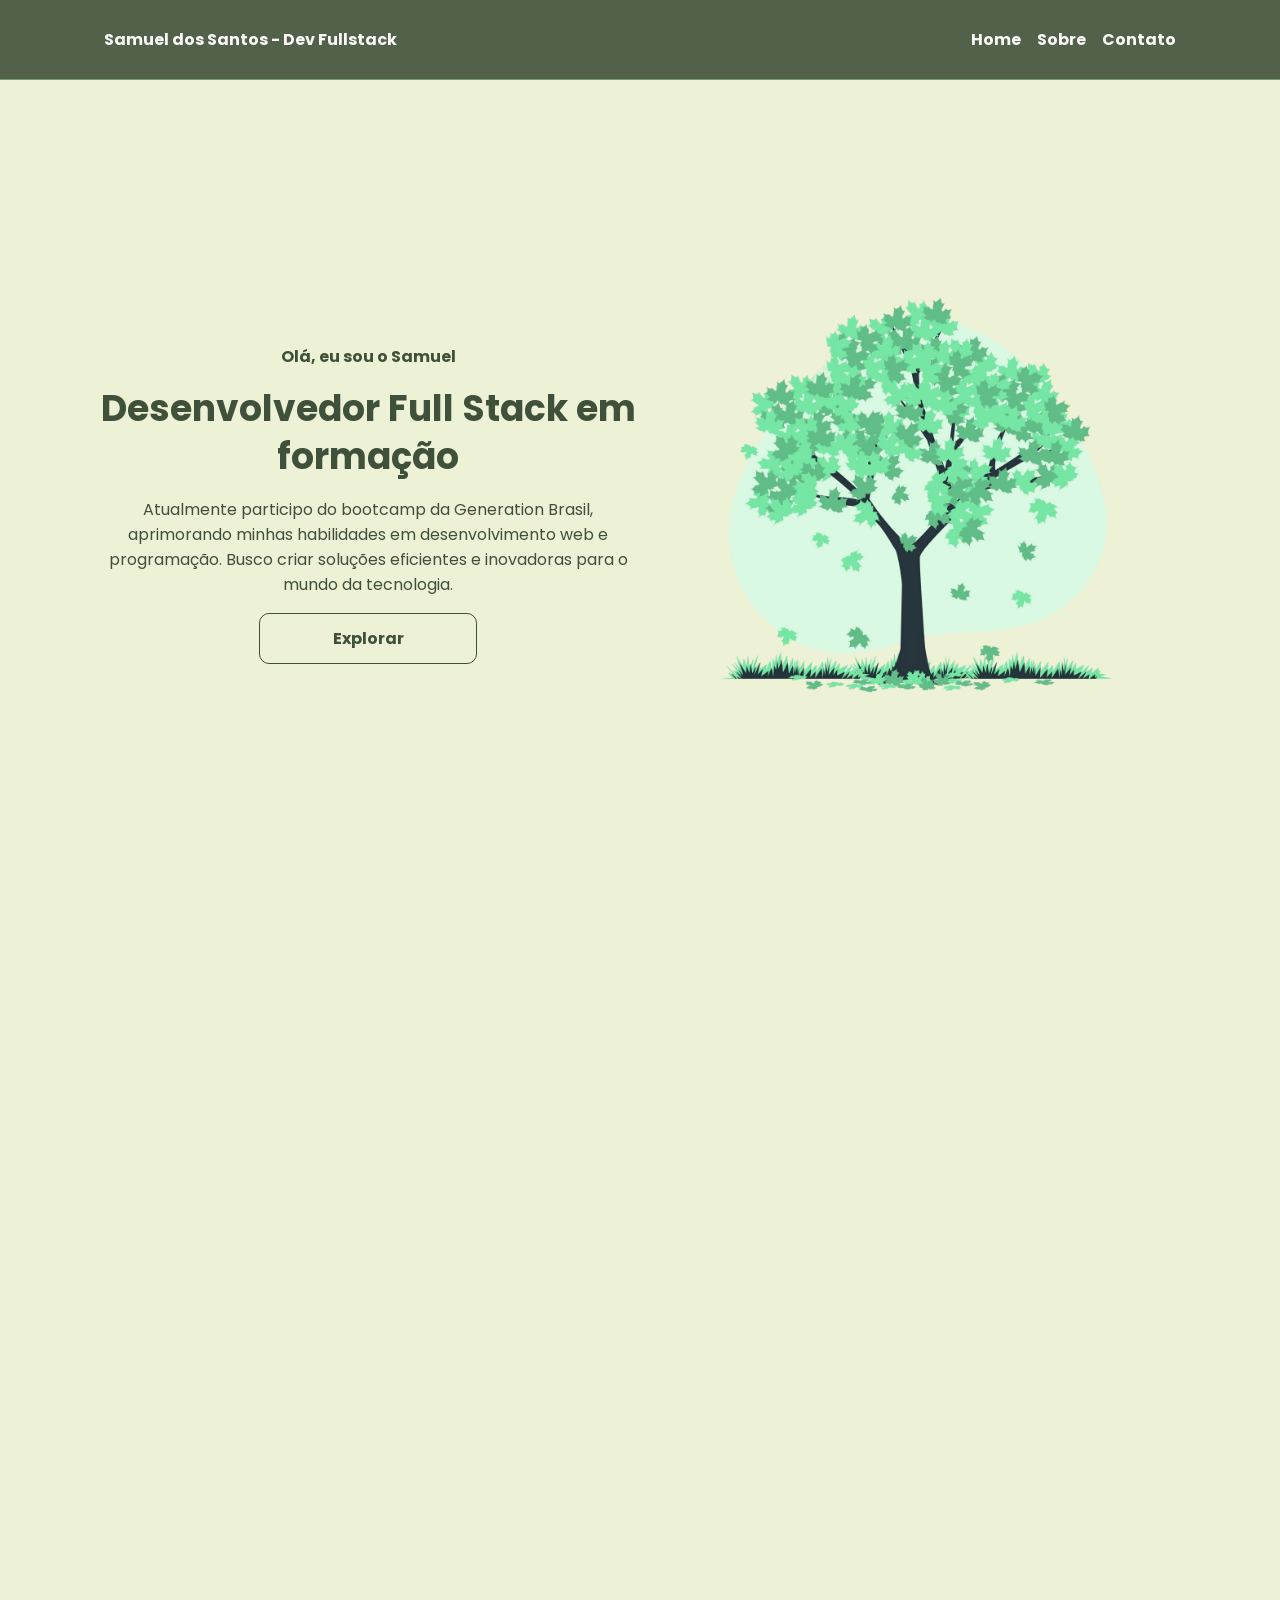
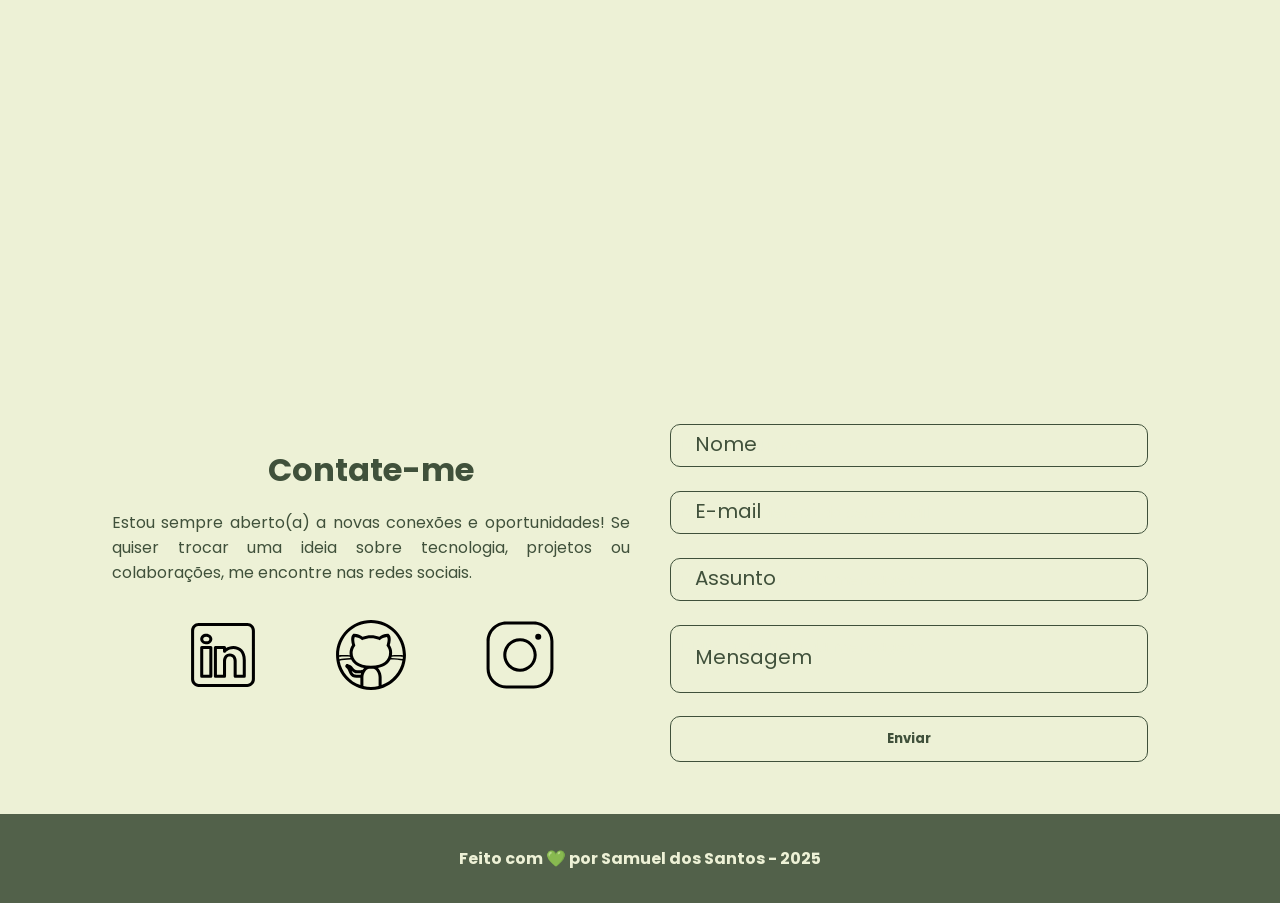
==== commit 0240e71a: ":lipstick: Reformulando responsividade" ====
--- a/index.html
+++ b/index.html
@@ -127,9 +127,9 @@
           <input
             type="hidden"
             name="_next"
-            value="http://127.0.0.1:5500/success.html"
+            value="https://samuel-1210.github.io/portfolio-pessoal/success.html"
           />
-          <input type="hidden" name="_captcha" value="" false />
+          <input type="hidden" name="_captcha" value="false" />
           <div class="grupo-form">
             <input
               id="nome"
--- a/assets/css/styles.css
+++ b/assets/css/styles.css
@@ -72,7 +72,7 @@
   top: 0;
   width: 100%;
   background-color: var(--greenbold);
-  border-bottom: 1px solid var(--nature-500);
+  border-bottom: 1px solid var(--nature);
   filter: opacity(0.9);
 }
 
@@ -193,7 +193,6 @@
 }
 
 .about-texto p {
-  margin-left: 30px;
   padding: 1rem;
 }
 
@@ -225,6 +224,7 @@
 .contato_content p {
   display: block;
   text-align: justify;
+  font-size: 1rem;
 }
 
 /* Estilização redes sociais */
@@ -276,7 +276,7 @@
 textarea:focus ~ label,
 textarea:valid ~ label {
   top: -2.5px;
-  margin-left: 16em;
+  /* margin-left: 16em; */
   background-color: var(--sage);
 }
 
@@ -326,10 +326,10 @@
 
 form span {
   margin-bottom: 0.5rem;
-  margin-left: 0.75rem;
   font-size: 0.75rem;
   line-height: 1.25rem;
   color: red;
+  position: relative;
 }
 .footer_content {
   margin: 0;
@@ -346,6 +346,10 @@
 /* Smartphone - Teças até 480px */
 
 @media screen and (max-width: 480px) {
+  main {
+    margin: 2rem;
+  }
+
   body {
     display: flex;
     flex-direction: column;
@@ -374,7 +378,7 @@
   }
 
   #titulo a {
-    font-size: 1.75;
+    font-size: 1.75rem;
   }
 
   .menu_lista {
@@ -399,7 +403,7 @@
   }
 
   .home_content .botao {
-    width: 80;
+    width: 80%;
   }
   .home_content img {
     width: 80%;
@@ -473,10 +477,35 @@
   form {
     margin: 1rem 0 0 0;
     padding: 1rem;
-  }
-}
-
-@media screen and (max-width: 960px) {
+    gap: 1.3rem;
+  }
+
+  #home_sucess {
+    height: calc(100vh - 180px);
+    max-width: 1120px;
+    margin: 1rem auto;
+    padding: 0 1rem;
+    width: 80vw;
+    flex-direction: column;
+    text-align: justify;
+  }
+}
+
+@media screen and (min-width: 481px) and (max-width: 960px) {
+  main {
+    margin: 2rem;
+  }
+
+  #home_sucess {
+    height: calc(100vh - 180px);
+    max-width: 1120px;
+    margin: 1rem auto;
+    padding: 0 1rem;
+    width: 80vw;
+    flex-direction: column;
+    text-align: justify;
+  }
+
   body {
     display: flex;
     flex-direction: column;
@@ -605,10 +634,10 @@
   form {
     margin: 1rem 0 0 0;
     padding: 1rem;
-  }
-}
-
-#home_sucess {
+    gap: 1.3rem;
+  }
+}
+.home_sucess {
   height: calc(100vh - 180px);
   max-width: 1120px;
   margin: 1rem auto;
@@ -617,12 +646,12 @@
   flex-direction: column;
 }
 
-#home_sucess h1 {
+.home_sucess h1 {
   font-size: 2rem;
   font-weight: bold;
 }
 
-#home_sucess h4 {
+.home_sucess h4 {
   font-size: 1.2rem;
   font-weight: bold;
   padding: 2rem;
